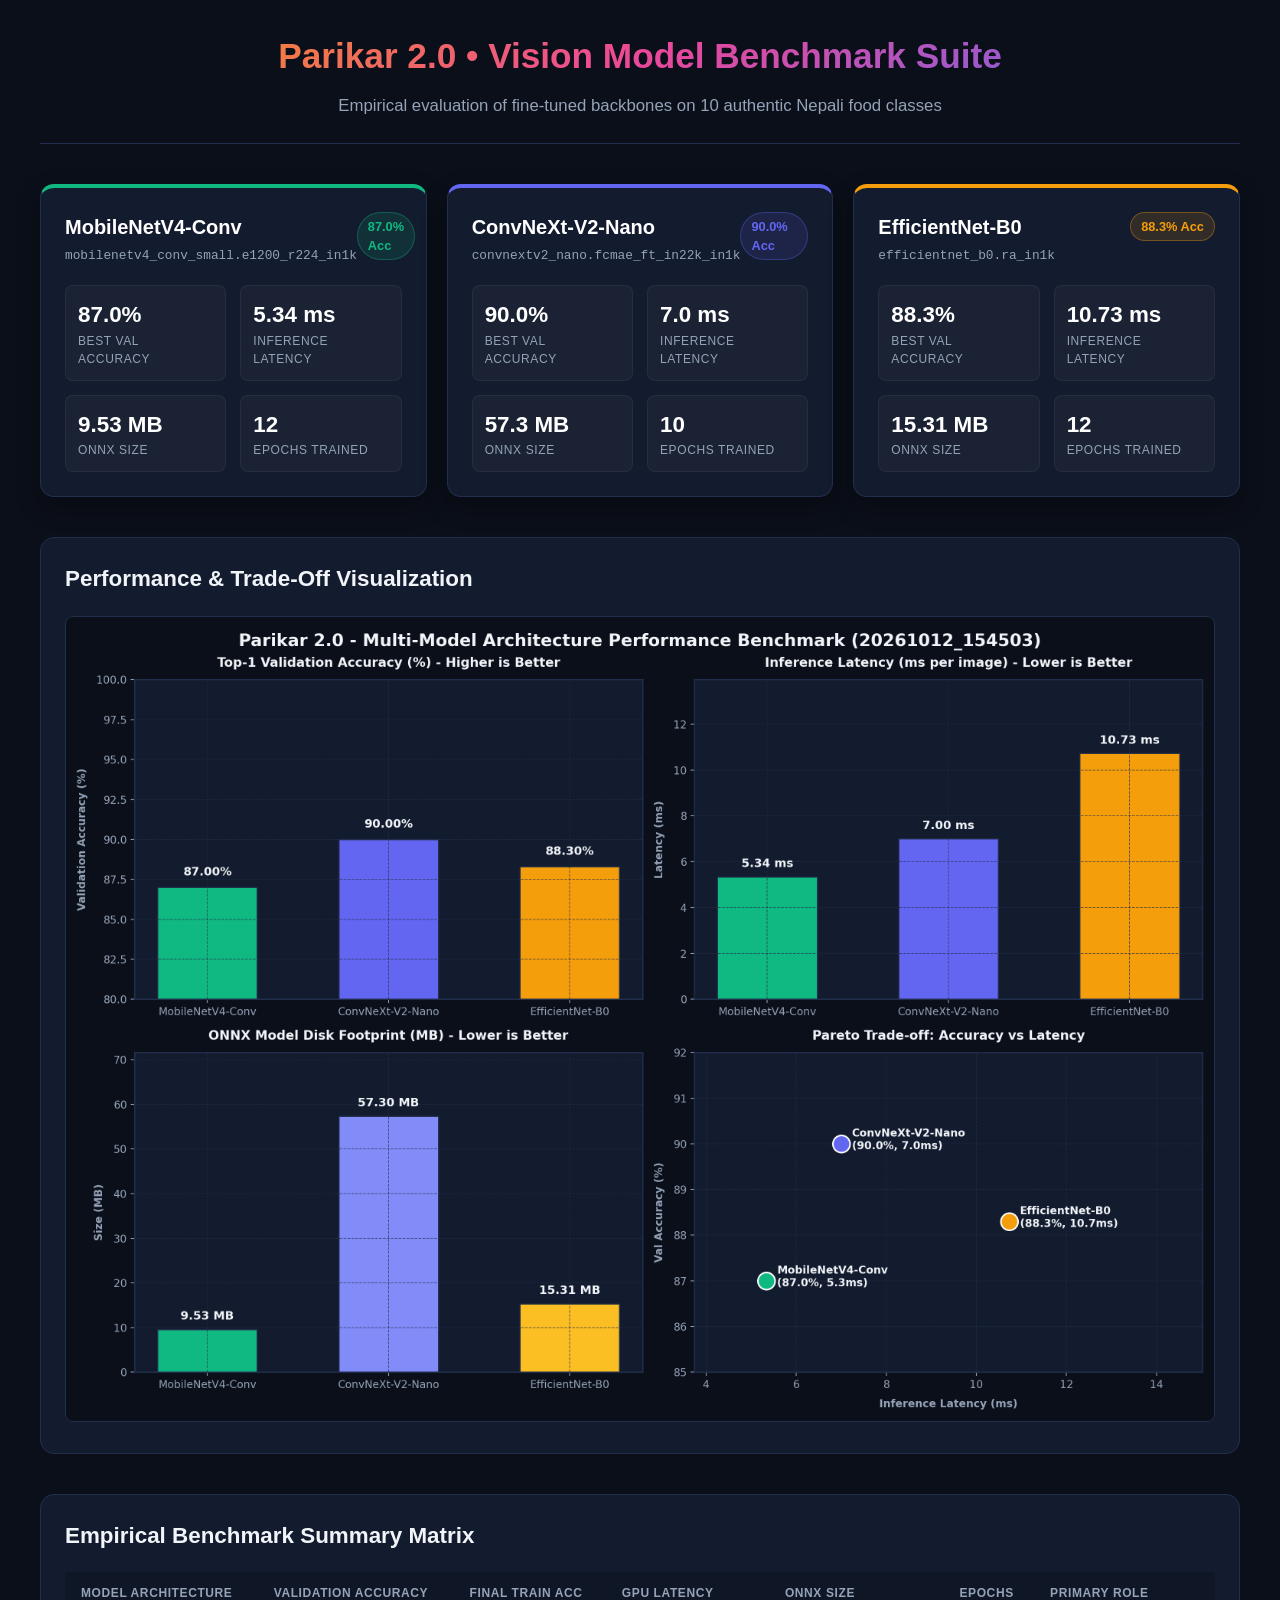
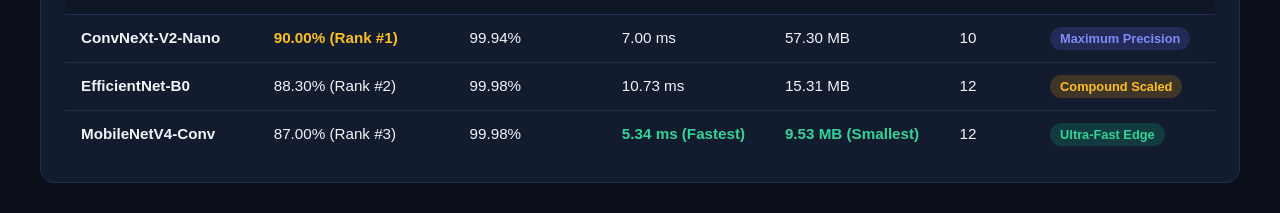
==== reports_and_charts/comparisons/benchmark_dashboard.html @ f09bdb0f "Add reports_and_charts folder with persistent training curve visualizations, benchmark comparison da" ====
<!DOCTYPE html>
<html lang="en">
<head>
<meta charset="UTF-8">
<meta name="viewport" content="width=device-width, initial-scale=1.0">
<title>Parikar 2.0 - Model Benchmarks & Comparison Dashboard</title>
<style>
  :root {
    --bg: #0b0f19;
    --card: #131b2e;
    --border: #222f4c;
    --text: #f1f5f9;
    --muted: #94a3b8;
    --accent: #6366f1;
  }
  * { box-sizing: border-box; }
  body {
    background: var(--bg);
    color: var(--text);
    font-family: -apple-system, BlinkMacSystemFont, "Segoe UI", Roboto, sans-serif;
    margin: 0;
    padding: 30px 20px;
    line-height: 1.5;
  }
  .container { max-width: 1200px; margin: 0 auto; }
  header {
    text-align: center;
    margin-bottom: 40px;
    padding-bottom: 25px;
    border-bottom: 1px solid var(--border);
  }
  header h1 { margin: 0 0 10px; font-size: 2.2rem; background: linear-gradient(135deg, #f59e0b, #ec4899, #6366f1); -webkit-background-clip: text; -webkit-text-fill-color: transparent; }
  header p { color: var(--muted); margin: 0; font-size: 1.05rem; }
  .cards-grid {
    display: grid;
    grid-template-columns: repeat(auto-fit, minmax(320px, 1fr));
    gap: 20px;
    margin-bottom: 40px;
  }
  .card {
    background: var(--card);
    border: 1px solid var(--border);
    border-radius: 14px;
    padding: 24px;
    box-shadow: 0 10px 25px rgba(0,0,0,0.3);
  }
  .card-header { display: flex; justify-content: space-between; align-items: flex-start; margin-bottom: 20px; }
  .badge { padding: 4px 10px; border-radius: 999px; font-size: 0.8rem; font-weight: 700; }
  .stats-grid { display: grid; grid-template-columns: 1fr 1fr; gap: 14px; }
  .stat { background: rgba(255,255,255,0.03); padding: 12px; border-radius: 8px; border: 1px solid rgba(255,255,255,0.05); }
  .stat-val { font-size: 1.4rem; font-weight: 800; color: #fff; }
  .stat-lbl { font-size: 0.75rem; color: var(--muted); text-transform: uppercase; letter-spacing: 0.05em; }
  .chart-section {
    background: var(--card);
    border: 1px solid var(--border);
    border-radius: 14px;
    padding: 24px;
    margin-bottom: 40px;
    text-align: center;
  }
  .chart-section h2 { margin: 0 0 20px; text-align: left; font-size: 1.4rem; }
  .chart-section img { max-width: 100%; height: auto; border-radius: 8px; border: 1px solid var(--border); }
  .table-section {
    background: var(--card);
    border: 1px solid var(--border);
    border-radius: 14px;
    padding: 24px;
    overflow-x: auto;
  }
  table { width: 100%; border-collapse: collapse; text-align: left; font-size: 0.95rem; }
  th, td { padding: 12px 16px; border-bottom: 1px solid var(--border); }
  th { color: var(--muted); text-transform: uppercase; font-size: 0.75rem; letter-spacing: 0.05em; background: rgba(0,0,0,0.2); }
  tr:last-child td { border-bottom: none; }
  .tag-gold { color: #fbbf24; font-weight: bold; }
  .tag-green { color: #34d399; font-weight: bold; }
</style>
</head>
<body>
<div class="container">
  <header>
    <h1>Parikar 2.0 • Vision Model Benchmark Suite</h1>
    <p>Empirical evaluation of fine-tuned backbones on 10 authentic Nepali food classes</p>
  </header>

  <div class="cards-grid">
    
        <div class="card" style="border-top: 4px solid #10b981;">
            <div class="card-header">
                <div>
                    <h3 style="margin:0; font-size:1.25rem; color:#fff;">MobileNetV4-Conv</h3>
                    <div style="font-size:0.8rem; color:#94a3b8; font-family:monospace; margin-top:4px;">mobilenetv4_conv_small.e1200_r224_in1k</div>
                </div>
                <span class="badge" style="background:#10b98122; color:#10b981; border:1px solid #10b98155;">
                    87.0% Acc
                </span>
            </div>
            <div class="stats-grid">
                <div class="stat"><div class="stat-val">87.0%</div><div class="stat-lbl">Best Val Accuracy</div></div>
                <div class="stat"><div class="stat-val">5.34 ms</div><div class="stat-lbl">Inference Latency</div></div>
                <div class="stat"><div class="stat-val">9.53 MB</div><div class="stat-lbl">ONNX Size</div></div>
                <div class="stat"><div class="stat-val">12</div><div class="stat-lbl">Epochs Trained</div></div>
            </div>
        </div>
        
        <div class="card" style="border-top: 4px solid #6366f1;">
            <div class="card-header">
                <div>
                    <h3 style="margin:0; font-size:1.25rem; color:#fff;">ConvNeXt-V2-Nano</h3>
                    <div style="font-size:0.8rem; color:#94a3b8; font-family:monospace; margin-top:4px;">convnextv2_nano.fcmae_ft_in22k_in1k</div>
                </div>
                <span class="badge" style="background:#6366f122; color:#6366f1; border:1px solid #6366f155;">
                    90.0% Acc
                </span>
            </div>
            <div class="stats-grid">
                <div class="stat"><div class="stat-val">90.0%</div><div class="stat-lbl">Best Val Accuracy</div></div>
                <div class="stat"><div class="stat-val">7.0 ms</div><div class="stat-lbl">Inference Latency</div></div>
                <div class="stat"><div class="stat-val">57.3 MB</div><div class="stat-lbl">ONNX Size</div></div>
                <div class="stat"><div class="stat-val">10</div><div class="stat-lbl">Epochs Trained</div></div>
            </div>
        </div>
        
        <div class="card" style="border-top: 4px solid #f59e0b;">
            <div class="card-header">
                <div>
                    <h3 style="margin:0; font-size:1.25rem; color:#fff;">EfficientNet-B0</h3>
                    <div style="font-size:0.8rem; color:#94a3b8; font-family:monospace; margin-top:4px;">efficientnet_b0.ra_in1k</div>
                </div>
                <span class="badge" style="background:#f59e0b22; color:#f59e0b; border:1px solid #f59e0b55;">
                    88.3% Acc
                </span>
            </div>
            <div class="stats-grid">
                <div class="stat"><div class="stat-val">88.3%</div><div class="stat-lbl">Best Val Accuracy</div></div>
                <div class="stat"><div class="stat-val">10.73 ms</div><div class="stat-lbl">Inference Latency</div></div>
                <div class="stat"><div class="stat-val">15.31 MB</div><div class="stat-lbl">ONNX Size</div></div>
                <div class="stat"><div class="stat-val">12</div><div class="stat-lbl">Epochs Trained</div></div>
            </div>
        </div>
        
  </div>

  <div class="chart-section">
    <h2>Performance & Trade-Off Visualization</h2>
    <img src="model_comparison_latest.png" alt="Parikar 2.0 Model Comparison Charts">
  </div>

  <div class="table-section">
    <h2 style="margin: 0 0 20px; font-size:1.4rem;">Empirical Benchmark Summary Matrix</h2>
    <table>
      <thead>
        <tr>
          <th>Model Architecture</th>
          <th>Validation Accuracy</th>
          <th>Final Train Acc</th>
          <th>GPU Latency</th>
          <th>ONNX Size</th>
          <th>Epochs</th>
          <th>Primary Role</th>
        </tr>
      </thead>
      <tbody>
        <tr>
          <td><strong>ConvNeXt-V2-Nano</strong></td>
          <td class="tag-gold">90.00% (Rank #1)</td>
          <td>99.94%</td>
          <td>7.00 ms</td>
          <td>57.30 MB</td>
          <td>10</td>
          <td><span class="badge" style="background:#6366f133; color:#818cf8;">Maximum Precision</span></td>
        </tr>
        <tr>
          <td><strong>EfficientNet-B0</strong></td>
          <td>88.30% (Rank #2)</td>
          <td>99.98%</td>
          <td>10.73 ms</td>
          <td>15.31 MB</td>
          <td>12</td>
          <td><span class="badge" style="background:#f59e0b33; color:#fbbf24;">Compound Scaled</span></td>
        </tr>
        <tr>
          <td><strong>MobileNetV4-Conv</strong></td>
          <td>87.00% (Rank #3)</td>
          <td>99.98%</td>
          <td class="tag-green">5.34 ms (Fastest)</td>
          <td class="tag-green">9.53 MB (Smallest)</td>
          <td>12</td>
          <td><span class="badge" style="background:#10b98133; color:#34d399;">Ultra-Fast Edge</span></td>
        </tr>
      </tbody>
    </table>
  </div>
</div>
</body>
</html>
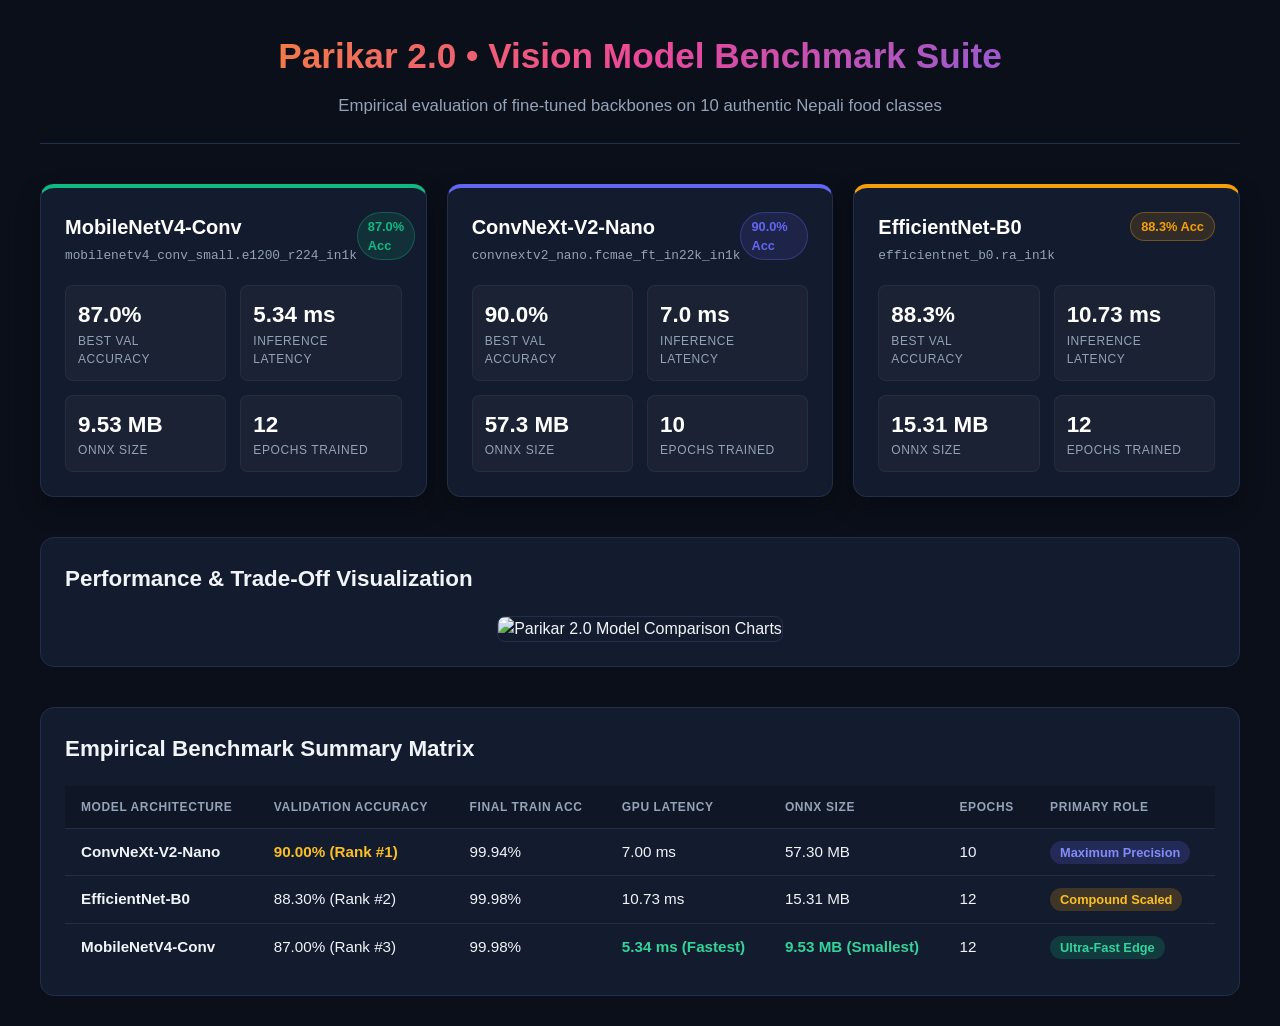
==== commit 30df1199: "Add chronological training session ledger (Session 1 logged, auto-increments for Session 2+)" ====
--- a/reports_and_charts/comparisons/benchmark_dashboard.html
+++ b/reports_and_charts/comparisons/benchmark_dashboard.html
@@ -142,7 +142,7 @@
 
   <div class="chart-section">
     <h2>Performance & Trade-Off Visualization</h2>
-    <img src="model_comparison_latest.png" alt="Parikar 2.0 Model Comparison Charts">
+    <img src="model_comparison.png" alt="Parikar 2.0 Model Comparison Charts">
   </div>
 
   <div class="table-section">
